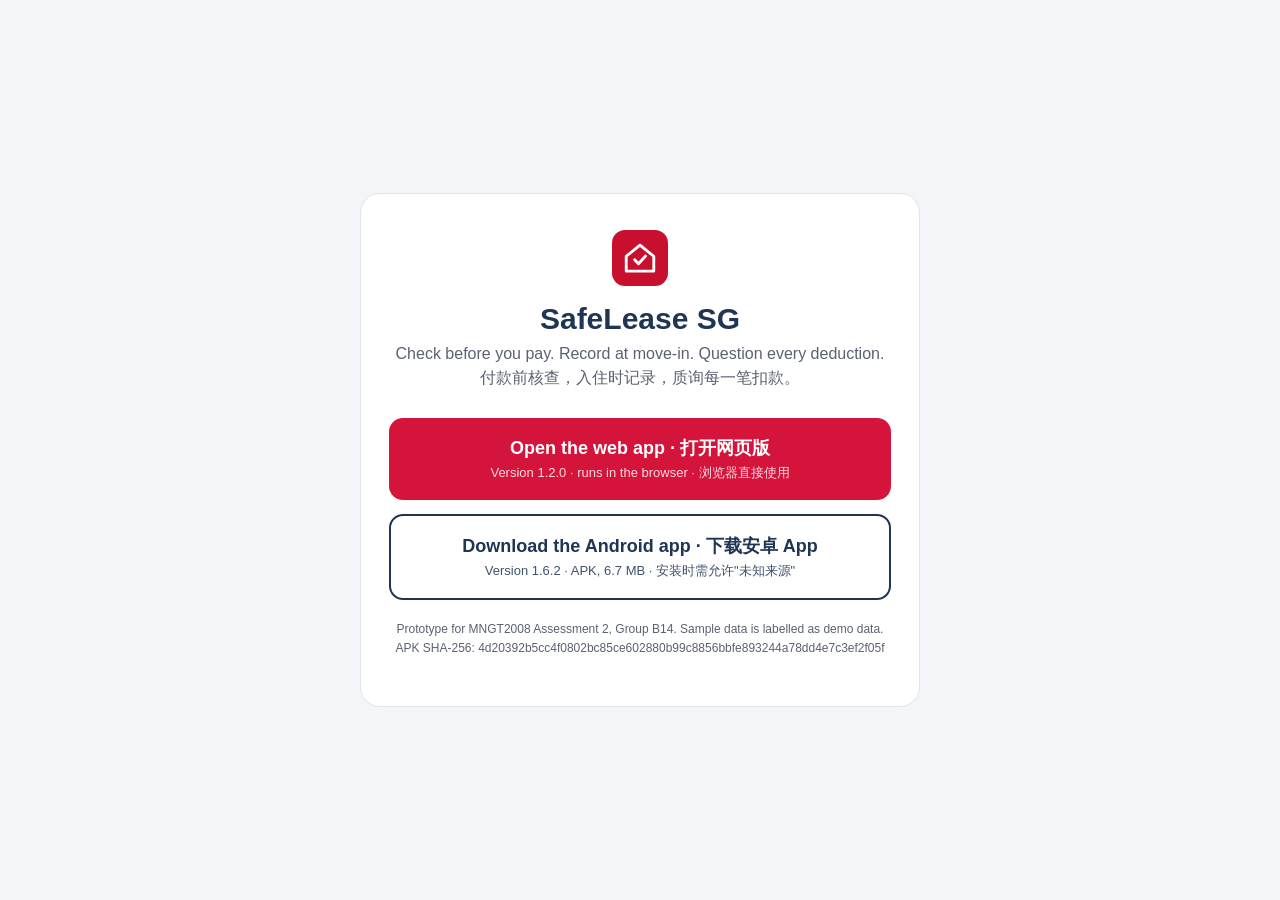
==== index.html @ de324208 "Add landing page with web app 1.2.0 and Android 1.6.2 download" ====
<!doctype html>
<html lang="en">
<head>
<meta charset="utf-8">
<meta name="viewport" content="width=device-width, initial-scale=1">
<title>SafeLease SG</title>
<link rel="icon" href="icon.svg">
<style>
:root{--red:#D4143A;--red-d:#B00C27;--ink:#1C2230;--muted:#5A6170;--line:#E1E4EA;--bg:#F3F5F8;--navy:#1F3554}
*{box-sizing:border-box}body{margin:0;font-family:Inter,Arial,Helvetica,sans-serif;background:var(--bg);color:var(--ink);min-height:100vh;display:flex;align-items:center;justify-content:center;padding:24px 16px}
main{width:100%;max-width:560px;background:#fff;border:1px solid var(--line);border-radius:20px;padding:36px 28px;text-align:center}
img{width:56px;height:56px}h1{margin:12px 0 6px;font-size:30px;color:var(--navy)}
.tag{margin:0 0 28px;color:var(--muted);line-height:1.5}
a.btn{display:block;text-decoration:none;border-radius:14px;padding:18px 20px;margin:0 0 14px;font-weight:700;font-size:18px}
a.web{background:var(--red);color:#fff}a.web:hover{background:var(--red-d)}
a.app{background:#fff;color:var(--navy);border:2px solid var(--navy)}a.app:hover{background:#EAEFF5}
a.btn span{display:block;font-weight:400;font-size:13px;margin-top:4px;opacity:.85}
.note{font-size:12px;color:var(--muted);line-height:1.6;margin-top:20px;word-break:break-all}
</style>
</head>
<body>
<main>
<img src="icon.svg" alt="">
<h1>SafeLease SG</h1>
<p class="tag">Check before you pay. Record at move-in. Question every deduction.<br>付款前核查，入住时记录，质询每一笔扣款。</p>
<a class="btn web" href="web/">Open the web app · 打开网页版<span>Version 1.2.0 · runs in the browser · 浏览器直接使用</span></a>
<a class="btn app" href="app/SafeLease-SG-1.6.2.apk" download>Download the Android app · 下载安卓 App<span>Version 1.6.2 · APK, 6.7 MB · 安装时需允许"未知来源"</span></a>
<p class="note">Prototype for MNGT2008 Assessment 2, Group B14. Sample data is labelled as demo data.<br>APK SHA-256: 4d20392b5cc4f0802bc85ce602880b99c8856bbfe893244a78dd4e7c3ef2f05f</p>
</main>
</body>
</html>
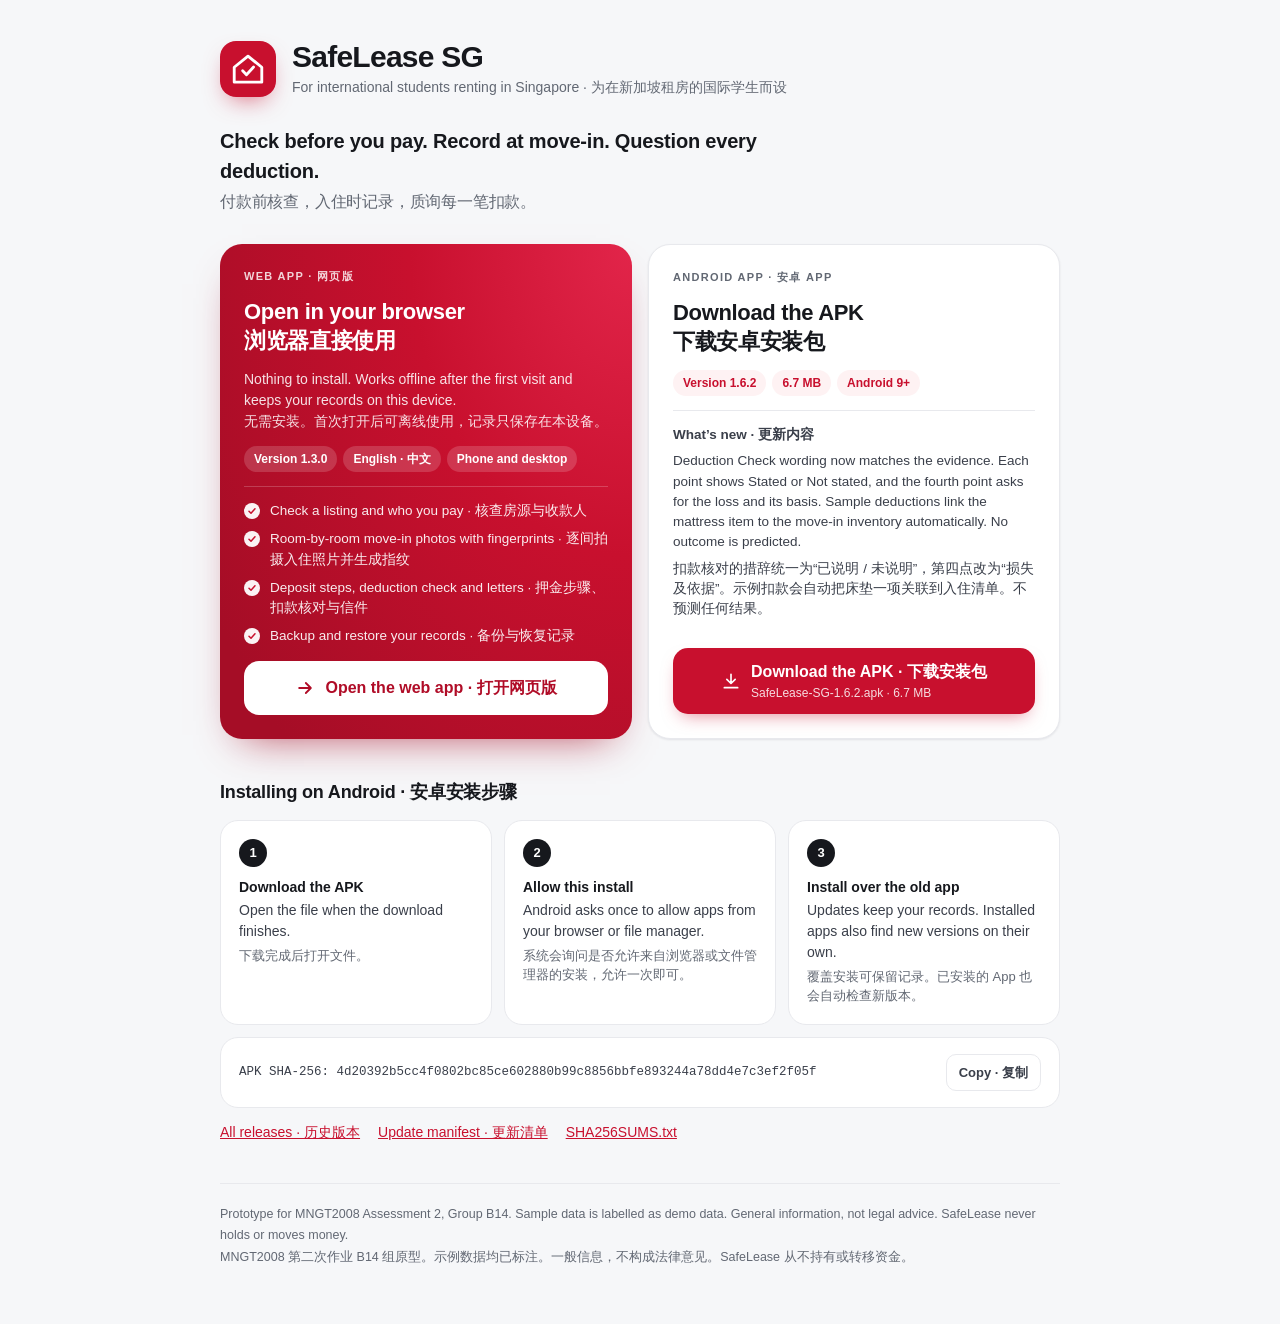
==== commit d1d9b110: "Finish 1.6.2 release packaging and ship web app 1.3.0 Packaging - Add tools/verify_release.py, which" ====
--- a/index.html
+++ b/index.html
@@ -2,30 +2,132 @@
 <html lang="en">
 <head>
 <meta charset="utf-8">
-<meta name="viewport" content="width=device-width, initial-scale=1">
-<title>SafeLease SG</title>
+<meta name="viewport" content="width=device-width, initial-scale=1, viewport-fit=cover">
+<meta name="theme-color" content="#C8102E">
+<meta name="description" content="SafeLease SG helps international students in Singapore check a listing before paying, record the room at move-in and question every deposit deduction.">
+<title>SafeLease SG · Download</title>
 <link rel="icon" href="icon.svg">
 <style>
-:root{--red:#D4143A;--red-d:#B00C27;--ink:#1C2230;--muted:#5A6170;--line:#E1E4EA;--bg:#F3F5F8;--navy:#1F3554}
-*{box-sizing:border-box}body{margin:0;font-family:Inter,Arial,Helvetica,sans-serif;background:var(--bg);color:var(--ink);min-height:100vh;display:flex;align-items:center;justify-content:center;padding:24px 16px}
-main{width:100%;max-width:560px;background:#fff;border:1px solid var(--line);border-radius:20px;padding:36px 28px;text-align:center}
-img{width:56px;height:56px}h1{margin:12px 0 6px;font-size:30px;color:var(--navy)}
-.tag{margin:0 0 28px;color:var(--muted);line-height:1.5}
-a.btn{display:block;text-decoration:none;border-radius:14px;padding:18px 20px;margin:0 0 14px;font-weight:700;font-size:18px}
-a.web{background:var(--red);color:#fff}a.web:hover{background:var(--red-d)}
-a.app{background:#fff;color:var(--navy);border:2px solid var(--navy)}a.app:hover{background:#EAEFF5}
-a.btn span{display:block;font-weight:400;font-size:13px;margin-top:4px;opacity:.85}
-.note{font-size:12px;color:var(--muted);line-height:1.6;margin-top:20px;word-break:break-all}
+:root{--red:#C8102E;--red-d:#A50D26;--tint:#FEF2F3;--pink:#FBDDE1;--ink:#16181D;--ink2:#3A3F4A;--muted:#626873;--line:#E8E9ED;--bg:#F6F7F9;--surface:#fff;--ok:#167A3E;--okbg:#E9F6EE;color-scheme:light dark}
+@media (prefers-color-scheme:dark){:root{--red:#E5304B;--red-d:#C8102E;--tint:rgba(229,48,75,.14);--pink:#4A202B;--ink:#F2F2F4;--ink2:#D6D8DD;--muted:#B4B8C0;--line:#2E3037;--bg:#0E0F11;--surface:#17181C;--ok:#5BD18B;--okbg:rgba(34,197,94,.14)}}
+*{box-sizing:border-box}
+html{-webkit-text-size-adjust:100%}
+body{margin:0;font-family:Inter,-apple-system,BlinkMacSystemFont,"Segoe UI",Roboto,"PingFang SC","Microsoft YaHei",sans-serif;background:var(--bg);color:var(--ink);-webkit-font-smoothing:antialiased;line-height:1.5}
+a{color:var(--red)}
+:focus-visible{outline:3px solid var(--red);outline-offset:3px}
+.wrap{max-width:880px;margin:0 auto;padding:40px 20px 56px}
+header{display:flex;align-items:center;gap:16px}
+header img{width:56px;height:56px;border-radius:16px;box-shadow:0 10px 24px -10px rgba(200,16,46,.7)}
+header h1{margin:0;font-size:30px;letter-spacing:-.025em;line-height:1.15}
+header p{margin:2px 0 0;color:var(--muted);font-size:14px}
+.tagline{margin:28px 0 30px;font-size:20px;line-height:1.5;letter-spacing:-.01em;font-weight:650;max-width:640px}
+.tagline span{display:block;font-size:16px;font-weight:500;color:var(--muted);margin-top:4px}
+.grid{display:grid;grid-template-columns:1fr 1fr;gap:16px}
+.card{background:var(--surface);border:1px solid var(--line);border-radius:22px;padding:24px;display:flex;flex-direction:column;gap:14px;box-shadow:0 1px 2px rgba(16,24,40,.04),0 1px 3px rgba(16,24,40,.05)}
+.card.feature{background:radial-gradient(120% 140% at 100% 0%,#E2254A 0%,var(--red) 45%,#A50D26 100%);color:#fff;border:0;box-shadow:0 18px 40px -22px rgba(165,13,38,.8)}
+.eyebrow{font-size:11px;letter-spacing:.12em;font-weight:700;text-transform:uppercase;color:var(--muted)}
+.feature .eyebrow{color:rgba(255,255,255,.82)}
+.card h2{margin:0;font-size:22px;letter-spacing:-.015em;line-height:1.3}
+.card p{margin:0;font-size:14px;color:var(--muted)}
+.feature p{color:rgba(255,255,255,.88)}
+.meta{display:flex;flex-wrap:wrap;gap:6px}
+.chip{font-size:12px;font-weight:650;border-radius:20px;padding:4px 10px;background:var(--tint);color:var(--red)}
+.feature .chip{background:rgba(255,255,255,.16);color:#fff}
+.btn{display:flex;align-items:center;justify-content:center;gap:10px;min-height:54px;border-radius:15px;padding:12px 18px;font-weight:700;font-size:16px;text-decoration:none;margin-top:auto;transition:background-color .18s,transform .09s}
+.btn:active{transform:scale(.98)}
+.btn svg{width:20px;height:20px;flex:none}
+.btn.light{background:#fff;color:#B00C27}
+.btn.light:hover{background:#FFF0F2}
+.btn.red{background:var(--red);color:#fff;box-shadow:0 8px 18px -8px rgba(200,16,46,.55)}
+.btn.red:hover{background:var(--red-d)}
+.btn span{display:block;font-weight:500;font-size:12px;opacity:.85}
+.ticks{list-style:none;margin:0;padding:14px 0 0;border-top:1px solid rgba(255,255,255,.2);display:flex;flex-direction:column;gap:8px;font-size:13.5px;color:rgba(255,255,255,.92)}
+.ticks li{display:flex;gap:10px;align-items:flex-start}
+.ticks li:before{content:"";flex:none;width:16px;height:16px;margin-top:2px;border-radius:50%;background:rgba(255,255,255,.95) url("data:image/svg+xml,%3Csvg xmlns='http://www.w3.org/2000/svg' viewBox='0 0 24 24'%3E%3Cpath d='M6 12.5l4 4 8-9' fill='none' stroke='%23C8102E' stroke-width='3' stroke-linecap='round' stroke-linejoin='round'/%3E%3C/svg%3E") center/12px no-repeat}
+.notes{border-top:1px solid var(--line);padding-top:14px;font-size:13.5px;color:var(--ink2)}
+.notes p{color:var(--ink2);font-size:13.5px;margin-top:6px}
+h3{margin:40px 0 14px;font-size:18px;letter-spacing:-.01em}
+ol.steps{list-style:none;margin:0;padding:0;display:grid;grid-template-columns:repeat(3,1fr);gap:12px;counter-reset:s}
+ol.steps li{background:var(--surface);border:1px solid var(--line);border-radius:18px;padding:18px;font-size:14px;color:var(--ink2);counter-increment:s}
+ol.steps li:before{content:counter(s);display:grid;place-items:center;width:28px;height:28px;border-radius:50%;background:var(--ink);color:var(--surface);font-size:13px;font-weight:750;margin-bottom:10px}
+ol.steps strong{display:block;color:var(--ink);margin-bottom:2px}
+ol.steps span{display:block;color:var(--muted);font-size:13px;margin-top:4px}
+.verify{margin-top:12px;background:var(--surface);border:1px solid var(--line);border-radius:18px;padding:16px 18px;display:flex;gap:12px;align-items:center;flex-wrap:wrap}
+.verify code{font:12.5px ui-monospace,SFMono-Regular,Menlo,monospace;color:var(--ink2);overflow-wrap:anywhere;flex:1;min-width:220px}
+.verify button{border:1px solid var(--line);background:var(--surface);color:var(--ink2);border-radius:10px;padding:8px 12px;font:inherit;font-size:13px;font-weight:650;cursor:pointer}
+.verify button:hover{border-color:var(--red);color:var(--red)}
+.links{display:flex;flex-wrap:wrap;gap:8px 18px;margin-top:14px;font-size:14px}
+footer{margin-top:40px;padding-top:20px;border-top:1px solid var(--line);font-size:12.5px;color:var(--muted);line-height:1.7}
+@media (max-width:720px){.grid,ol.steps{grid-template-columns:1fr}.wrap{padding:28px 16px 44px}.tagline{font-size:18px;margin:22px 0 24px}header h1{font-size:26px}}
+@media (prefers-reduced-motion:reduce){*{transition:none!important}}
 </style>
 </head>
 <body>
-<main>
-<img src="icon.svg" alt="">
-<h1>SafeLease SG</h1>
-<p class="tag">Check before you pay. Record at move-in. Question every deduction.<br>付款前核查，入住时记录，质询每一笔扣款。</p>
-<a class="btn web" href="web/">Open the web app · 打开网页版<span>Version 1.2.0 · runs in the browser · 浏览器直接使用</span></a>
-<a class="btn app" href="app/SafeLease-SG-1.6.2.apk" download>Download the Android app · 下载安卓 App<span>Version 1.6.2 · APK, 6.7 MB · 安装时需允许"未知来源"</span></a>
-<p class="note">Prototype for MNGT2008 Assessment 2, Group B14. Sample data is labelled as demo data.<br>APK SHA-256: 4d20392b5cc4f0802bc85ce602880b99c8856bbfe893244a78dd4e7c3ef2f05f</p>
-</main>
+<div class="wrap">
+<header>
+  <img src="icon.svg" alt="">
+  <div><h1>SafeLease SG</h1><p>For international students renting in Singapore · 为在新加坡租房的国际学生而设</p></div>
+</header>
+
+<p class="tagline">Check before you pay. Record at move-in. Question every deduction.<span>付款前核查，入住时记录，质询每一笔扣款。</span></p>
+
+<div class="grid">
+  <section class="card feature" aria-labelledby="web-title">
+    <span class="eyebrow">Web app · 网页版</span>
+    <h2 id="web-title">Open in your browser<br>浏览器直接使用</h2>
+    <p>Nothing to install. Works offline after the first visit and keeps your records on this device.<br>无需安装。首次打开后可离线使用，记录只保存在本设备。</p>
+    <div class="meta"><span class="chip">Version 1.3.0</span><span class="chip">English · 中文</span><span class="chip">Phone and desktop</span></div>
+    <ul class="ticks">
+      <li>Check a listing and who you pay · 核查房源与收款人</li>
+      <li>Room-by-room move-in photos with fingerprints · 逐间拍摄入住照片并生成指纹</li>
+      <li>Deposit steps, deduction check and letters · 押金步骤、扣款核对与信件</li>
+      <li>Backup and restore your records · 备份与恢复记录</li>
+    </ul>
+    <a class="btn light" href="web/"><svg viewBox="0 0 24 24" aria-hidden="true"><path d="M5 12h13M13 6l6 6-6 6" fill="none" stroke="currentColor" stroke-width="2.2" stroke-linecap="round" stroke-linejoin="round"/></svg>Open the web app · 打开网页版</a>
+  </section>
+
+  <section class="card" aria-labelledby="apk-title">
+    <span class="eyebrow">Android app · 安卓 App</span>
+    <h2 id="apk-title">Download the APK<br>下载安卓安装包</h2>
+    <div class="meta"><span class="chip">Version 1.6.2</span><span class="chip">6.7 MB</span><span class="chip">Android 9+</span></div>
+    <div class="notes">
+      <strong>What’s new · 更新内容</strong>
+      <p>Deduction Check wording now matches the evidence. Each point shows Stated or Not stated, and the fourth point asks for the loss and its basis. Sample deductions link the mattress item to the move-in inventory automatically. No outcome is predicted.</p>
+      <p>扣款核对的措辞统一为“已说明 / 未说明”，第四点改为“损失及依据”。示例扣款会自动把床垫一项关联到入住清单。不预测任何结果。</p>
+    </div>
+    <a class="btn red" href="app/SafeLease-SG-1.6.2.apk" download><svg viewBox="0 0 24 24" aria-hidden="true"><path d="M12 4v11M7 10l5 5 5-5M4 20h16" fill="none" stroke="currentColor" stroke-width="2" stroke-linecap="round" stroke-linejoin="round"/></svg><div>Download the APK · 下载安装包<span>SafeLease-SG-1.6.2.apk · 6.7 MB</span></div></a>
+  </section>
+</div>
+
+<h3>Installing on Android · 安卓安装步骤</h3>
+<ol class="steps">
+  <li><strong>Download the APK</strong>Open the file when the download finishes.<span>下载完成后打开文件。</span></li>
+  <li><strong>Allow this install</strong>Android asks once to allow apps from your browser or file manager.<span>系统会询问是否允许来自浏览器或文件管理器的安装，允许一次即可。</span></li>
+  <li><strong>Install over the old app</strong>Updates keep your records. Installed apps also find new versions on their own.<span>覆盖安装可保留记录。已安装的 App 也会自动检查新版本。</span></li>
+</ol>
+
+<div class="verify">
+  <code id="sha">APK SHA-256: 4d20392b5cc4f0802bc85ce602880b99c8856bbfe893244a78dd4e7c3ef2f05f</code>
+  <button type="button" id="copy-sha">Copy · 复制</button>
+</div>
+<div class="links">
+  <a href="https://github.com/Quietime/safelease-releases/releases">All releases · 历史版本</a>
+  <a href="app/update.json">Update manifest · 更新清单</a>
+  <a href="app/SHA256SUMS.txt">SHA256SUMS.txt</a>
+</div>
+
+<footer>
+  Prototype for MNGT2008 Assessment 2, Group B14. Sample data is labelled as demo data. General information, not legal advice. SafeLease never holds or moves money.<br>
+  MNGT2008 第二次作业 B14 组原型。示例数据均已标注。一般信息，不构成法律意见。SafeLease 从不持有或转移资金。
+</footer>
+</div>
+<script>
+document.getElementById('copy-sha').addEventListener('click', async e => {
+  const text = '4d20392b5cc4f0802bc85ce602880b99c8856bbfe893244a78dd4e7c3ef2f05f';
+  try { await navigator.clipboard.writeText(text); e.target.textContent = 'Copied · 已复制'; }
+  catch { const r = document.createRange(); r.selectNodeContents(document.getElementById('sha')); getSelection().removeAllRanges(); getSelection().addRange(r); }
+  setTimeout(() => { e.target.textContent = 'Copy · 复制'; }, 2000);
+});
+</script>
 </body>
 </html>
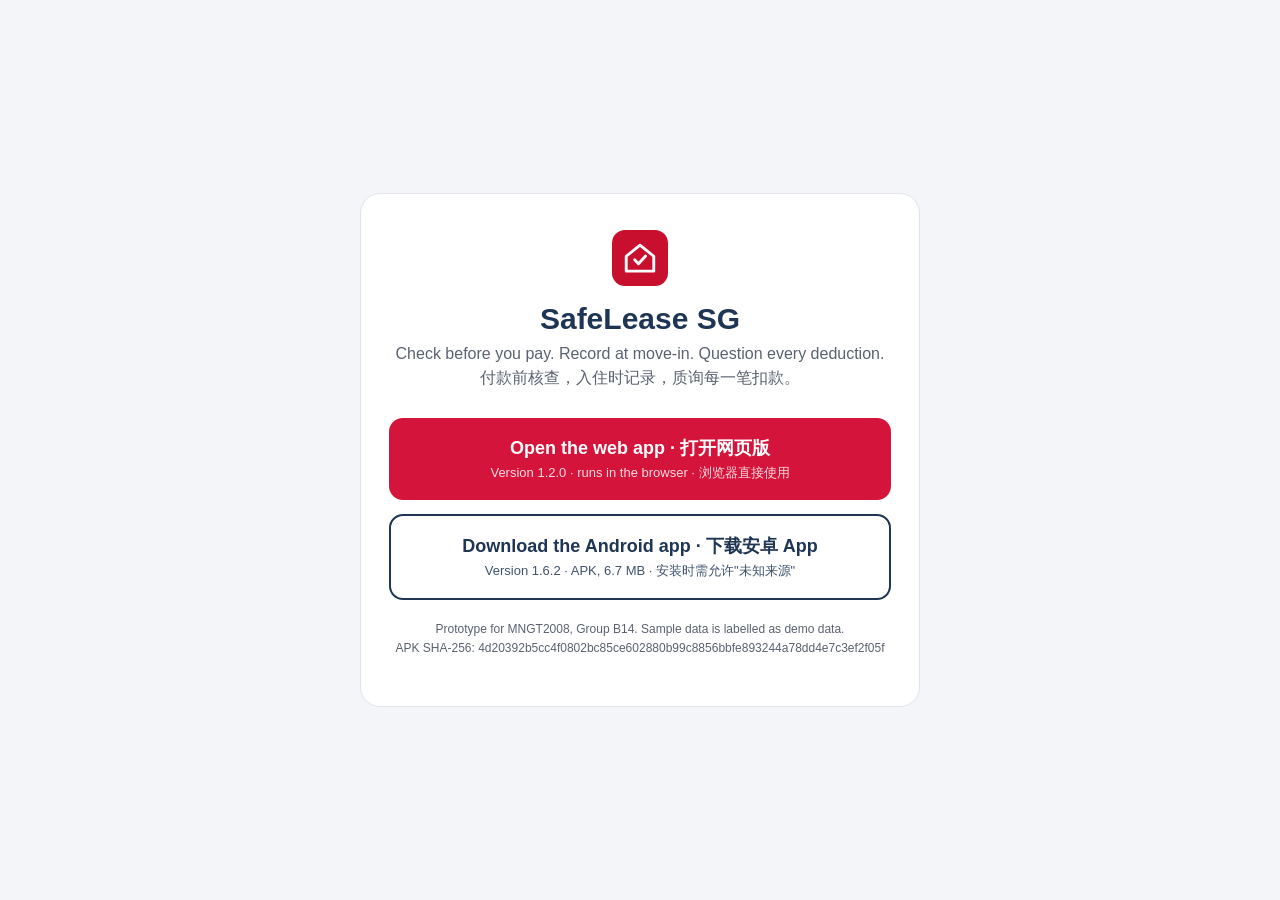
==== commit 9fac968c: "Clarify CEA guided-check wording; shorten landing note - index.html: drop "Assessment 2" from the pr" ====
--- a/index.html
+++ b/index.html
@@ -2,132 +2,30 @@
 <html lang="en">
 <head>
 <meta charset="utf-8">
-<meta name="viewport" content="width=device-width, initial-scale=1, viewport-fit=cover">
-<meta name="theme-color" content="#C8102E">
-<meta name="description" content="SafeLease SG helps international students in Singapore check a listing before paying, record the room at move-in and question every deposit deduction.">
-<title>SafeLease SG · Download</title>
+<meta name="viewport" content="width=device-width, initial-scale=1">
+<title>SafeLease SG</title>
 <link rel="icon" href="icon.svg">
 <style>
-:root{--red:#C8102E;--red-d:#A50D26;--tint:#FEF2F3;--pink:#FBDDE1;--ink:#16181D;--ink2:#3A3F4A;--muted:#626873;--line:#E8E9ED;--bg:#F6F7F9;--surface:#fff;--ok:#167A3E;--okbg:#E9F6EE;color-scheme:light dark}
-@media (prefers-color-scheme:dark){:root{--red:#E5304B;--red-d:#C8102E;--tint:rgba(229,48,75,.14);--pink:#4A202B;--ink:#F2F2F4;--ink2:#D6D8DD;--muted:#B4B8C0;--line:#2E3037;--bg:#0E0F11;--surface:#17181C;--ok:#5BD18B;--okbg:rgba(34,197,94,.14)}}
-*{box-sizing:border-box}
-html{-webkit-text-size-adjust:100%}
-body{margin:0;font-family:Inter,-apple-system,BlinkMacSystemFont,"Segoe UI",Roboto,"PingFang SC","Microsoft YaHei",sans-serif;background:var(--bg);color:var(--ink);-webkit-font-smoothing:antialiased;line-height:1.5}
-a{color:var(--red)}
-:focus-visible{outline:3px solid var(--red);outline-offset:3px}
-.wrap{max-width:880px;margin:0 auto;padding:40px 20px 56px}
-header{display:flex;align-items:center;gap:16px}
-header img{width:56px;height:56px;border-radius:16px;box-shadow:0 10px 24px -10px rgba(200,16,46,.7)}
-header h1{margin:0;font-size:30px;letter-spacing:-.025em;line-height:1.15}
-header p{margin:2px 0 0;color:var(--muted);font-size:14px}
-.tagline{margin:28px 0 30px;font-size:20px;line-height:1.5;letter-spacing:-.01em;font-weight:650;max-width:640px}
-.tagline span{display:block;font-size:16px;font-weight:500;color:var(--muted);margin-top:4px}
-.grid{display:grid;grid-template-columns:1fr 1fr;gap:16px}
-.card{background:var(--surface);border:1px solid var(--line);border-radius:22px;padding:24px;display:flex;flex-direction:column;gap:14px;box-shadow:0 1px 2px rgba(16,24,40,.04),0 1px 3px rgba(16,24,40,.05)}
-.card.feature{background:radial-gradient(120% 140% at 100% 0%,#E2254A 0%,var(--red) 45%,#A50D26 100%);color:#fff;border:0;box-shadow:0 18px 40px -22px rgba(165,13,38,.8)}
-.eyebrow{font-size:11px;letter-spacing:.12em;font-weight:700;text-transform:uppercase;color:var(--muted)}
-.feature .eyebrow{color:rgba(255,255,255,.82)}
-.card h2{margin:0;font-size:22px;letter-spacing:-.015em;line-height:1.3}
-.card p{margin:0;font-size:14px;color:var(--muted)}
-.feature p{color:rgba(255,255,255,.88)}
-.meta{display:flex;flex-wrap:wrap;gap:6px}
-.chip{font-size:12px;font-weight:650;border-radius:20px;padding:4px 10px;background:var(--tint);color:var(--red)}
-.feature .chip{background:rgba(255,255,255,.16);color:#fff}
-.btn{display:flex;align-items:center;justify-content:center;gap:10px;min-height:54px;border-radius:15px;padding:12px 18px;font-weight:700;font-size:16px;text-decoration:none;margin-top:auto;transition:background-color .18s,transform .09s}
-.btn:active{transform:scale(.98)}
-.btn svg{width:20px;height:20px;flex:none}
-.btn.light{background:#fff;color:#B00C27}
-.btn.light:hover{background:#FFF0F2}
-.btn.red{background:var(--red);color:#fff;box-shadow:0 8px 18px -8px rgba(200,16,46,.55)}
-.btn.red:hover{background:var(--red-d)}
-.btn span{display:block;font-weight:500;font-size:12px;opacity:.85}
-.ticks{list-style:none;margin:0;padding:14px 0 0;border-top:1px solid rgba(255,255,255,.2);display:flex;flex-direction:column;gap:8px;font-size:13.5px;color:rgba(255,255,255,.92)}
-.ticks li{display:flex;gap:10px;align-items:flex-start}
-.ticks li:before{content:"";flex:none;width:16px;height:16px;margin-top:2px;border-radius:50%;background:rgba(255,255,255,.95) url("data:image/svg+xml,%3Csvg xmlns='http://www.w3.org/2000/svg' viewBox='0 0 24 24'%3E%3Cpath d='M6 12.5l4 4 8-9' fill='none' stroke='%23C8102E' stroke-width='3' stroke-linecap='round' stroke-linejoin='round'/%3E%3C/svg%3E") center/12px no-repeat}
-.notes{border-top:1px solid var(--line);padding-top:14px;font-size:13.5px;color:var(--ink2)}
-.notes p{color:var(--ink2);font-size:13.5px;margin-top:6px}
-h3{margin:40px 0 14px;font-size:18px;letter-spacing:-.01em}
-ol.steps{list-style:none;margin:0;padding:0;display:grid;grid-template-columns:repeat(3,1fr);gap:12px;counter-reset:s}
-ol.steps li{background:var(--surface);border:1px solid var(--line);border-radius:18px;padding:18px;font-size:14px;color:var(--ink2);counter-increment:s}
-ol.steps li:before{content:counter(s);display:grid;place-items:center;width:28px;height:28px;border-radius:50%;background:var(--ink);color:var(--surface);font-size:13px;font-weight:750;margin-bottom:10px}
-ol.steps strong{display:block;color:var(--ink);margin-bottom:2px}
-ol.steps span{display:block;color:var(--muted);font-size:13px;margin-top:4px}
-.verify{margin-top:12px;background:var(--surface);border:1px solid var(--line);border-radius:18px;padding:16px 18px;display:flex;gap:12px;align-items:center;flex-wrap:wrap}
-.verify code{font:12.5px ui-monospace,SFMono-Regular,Menlo,monospace;color:var(--ink2);overflow-wrap:anywhere;flex:1;min-width:220px}
-.verify button{border:1px solid var(--line);background:var(--surface);color:var(--ink2);border-radius:10px;padding:8px 12px;font:inherit;font-size:13px;font-weight:650;cursor:pointer}
-.verify button:hover{border-color:var(--red);color:var(--red)}
-.links{display:flex;flex-wrap:wrap;gap:8px 18px;margin-top:14px;font-size:14px}
-footer{margin-top:40px;padding-top:20px;border-top:1px solid var(--line);font-size:12.5px;color:var(--muted);line-height:1.7}
-@media (max-width:720px){.grid,ol.steps{grid-template-columns:1fr}.wrap{padding:28px 16px 44px}.tagline{font-size:18px;margin:22px 0 24px}header h1{font-size:26px}}
-@media (prefers-reduced-motion:reduce){*{transition:none!important}}
+:root{--red:#D4143A;--red-d:#B00C27;--ink:#1C2230;--muted:#5A6170;--line:#E1E4EA;--bg:#F3F5F8;--navy:#1F3554}
+*{box-sizing:border-box}body{margin:0;font-family:Inter,Arial,Helvetica,sans-serif;background:var(--bg);color:var(--ink);min-height:100vh;display:flex;align-items:center;justify-content:center;padding:24px 16px}
+main{width:100%;max-width:560px;background:#fff;border:1px solid var(--line);border-radius:20px;padding:36px 28px;text-align:center}
+img{width:56px;height:56px}h1{margin:12px 0 6px;font-size:30px;color:var(--navy)}
+.tag{margin:0 0 28px;color:var(--muted);line-height:1.5}
+a.btn{display:block;text-decoration:none;border-radius:14px;padding:18px 20px;margin:0 0 14px;font-weight:700;font-size:18px}
+a.web{background:var(--red);color:#fff}a.web:hover{background:var(--red-d)}
+a.app{background:#fff;color:var(--navy);border:2px solid var(--navy)}a.app:hover{background:#EAEFF5}
+a.btn span{display:block;font-weight:400;font-size:13px;margin-top:4px;opacity:.85}
+.note{font-size:12px;color:var(--muted);line-height:1.6;margin-top:20px;word-break:break-all}
 </style>
 </head>
 <body>
-<div class="wrap">
-<header>
-  <img src="icon.svg" alt="">
-  <div><h1>SafeLease SG</h1><p>For international students renting in Singapore · 为在新加坡租房的国际学生而设</p></div>
-</header>
-
-<p class="tagline">Check before you pay. Record at move-in. Question every deduction.<span>付款前核查，入住时记录，质询每一笔扣款。</span></p>
-
-<div class="grid">
-  <section class="card feature" aria-labelledby="web-title">
-    <span class="eyebrow">Web app · 网页版</span>
-    <h2 id="web-title">Open in your browser<br>浏览器直接使用</h2>
-    <p>Nothing to install. Works offline after the first visit and keeps your records on this device.<br>无需安装。首次打开后可离线使用，记录只保存在本设备。</p>
-    <div class="meta"><span class="chip">Version 1.3.0</span><span class="chip">English · 中文</span><span class="chip">Phone and desktop</span></div>
-    <ul class="ticks">
-      <li>Check a listing and who you pay · 核查房源与收款人</li>
-      <li>Room-by-room move-in photos with fingerprints · 逐间拍摄入住照片并生成指纹</li>
-      <li>Deposit steps, deduction check and letters · 押金步骤、扣款核对与信件</li>
-      <li>Backup and restore your records · 备份与恢复记录</li>
-    </ul>
-    <a class="btn light" href="web/"><svg viewBox="0 0 24 24" aria-hidden="true"><path d="M5 12h13M13 6l6 6-6 6" fill="none" stroke="currentColor" stroke-width="2.2" stroke-linecap="round" stroke-linejoin="round"/></svg>Open the web app · 打开网页版</a>
-  </section>
-
-  <section class="card" aria-labelledby="apk-title">
-    <span class="eyebrow">Android app · 安卓 App</span>
-    <h2 id="apk-title">Download the APK<br>下载安卓安装包</h2>
-    <div class="meta"><span class="chip">Version 1.6.2</span><span class="chip">6.7 MB</span><span class="chip">Android 9+</span></div>
-    <div class="notes">
-      <strong>What’s new · 更新内容</strong>
-      <p>Deduction Check wording now matches the evidence. Each point shows Stated or Not stated, and the fourth point asks for the loss and its basis. Sample deductions link the mattress item to the move-in inventory automatically. No outcome is predicted.</p>
-      <p>扣款核对的措辞统一为“已说明 / 未说明”，第四点改为“损失及依据”。示例扣款会自动把床垫一项关联到入住清单。不预测任何结果。</p>
-    </div>
-    <a class="btn red" href="app/SafeLease-SG-1.6.2.apk" download><svg viewBox="0 0 24 24" aria-hidden="true"><path d="M12 4v11M7 10l5 5 5-5M4 20h16" fill="none" stroke="currentColor" stroke-width="2" stroke-linecap="round" stroke-linejoin="round"/></svg><div>Download the APK · 下载安装包<span>SafeLease-SG-1.6.2.apk · 6.7 MB</span></div></a>
-  </section>
-</div>
-
-<h3>Installing on Android · 安卓安装步骤</h3>
-<ol class="steps">
-  <li><strong>Download the APK</strong>Open the file when the download finishes.<span>下载完成后打开文件。</span></li>
-  <li><strong>Allow this install</strong>Android asks once to allow apps from your browser or file manager.<span>系统会询问是否允许来自浏览器或文件管理器的安装，允许一次即可。</span></li>
-  <li><strong>Install over the old app</strong>Updates keep your records. Installed apps also find new versions on their own.<span>覆盖安装可保留记录。已安装的 App 也会自动检查新版本。</span></li>
-</ol>
-
-<div class="verify">
-  <code id="sha">APK SHA-256: 4d20392b5cc4f0802bc85ce602880b99c8856bbfe893244a78dd4e7c3ef2f05f</code>
-  <button type="button" id="copy-sha">Copy · 复制</button>
-</div>
-<div class="links">
-  <a href="https://github.com/Quietime/safelease-releases/releases">All releases · 历史版本</a>
-  <a href="app/update.json">Update manifest · 更新清单</a>
-  <a href="app/SHA256SUMS.txt">SHA256SUMS.txt</a>
-</div>
-
-<footer>
-  Prototype for MNGT2008 Assessment 2, Group B14. Sample data is labelled as demo data. General information, not legal advice. SafeLease never holds or moves money.<br>
-  MNGT2008 第二次作业 B14 组原型。示例数据均已标注。一般信息，不构成法律意见。SafeLease 从不持有或转移资金。
-</footer>
-</div>
-<script>
-document.getElementById('copy-sha').addEventListener('click', async e => {
-  const text = '4d20392b5cc4f0802bc85ce602880b99c8856bbfe893244a78dd4e7c3ef2f05f';
-  try { await navigator.clipboard.writeText(text); e.target.textContent = 'Copied · 已复制'; }
-  catch { const r = document.createRange(); r.selectNodeContents(document.getElementById('sha')); getSelection().removeAllRanges(); getSelection().addRange(r); }
-  setTimeout(() => { e.target.textContent = 'Copy · 复制'; }, 2000);
-});
-</script>
+<main>
+<img src="icon.svg" alt="">
+<h1>SafeLease SG</h1>
+<p class="tag">Check before you pay. Record at move-in. Question every deduction.<br>付款前核查，入住时记录，质询每一笔扣款。</p>
+<a class="btn web" href="web/">Open the web app · 打开网页版<span>Version 1.2.0 · runs in the browser · 浏览器直接使用</span></a>
+<a class="btn app" href="app/SafeLease-SG-1.6.2.apk" download>Download the Android app · 下载安卓 App<span>Version 1.6.2 · APK, 6.7 MB · 安装时需允许"未知来源"</span></a>
+<p class="note">Prototype for MNGT2008, Group B14. Sample data is labelled as demo data.<br>APK SHA-256: 4d20392b5cc4f0802bc85ce602880b99c8856bbfe893244a78dd4e7c3ef2f05f</p>
+</main>
 </body>
 </html>
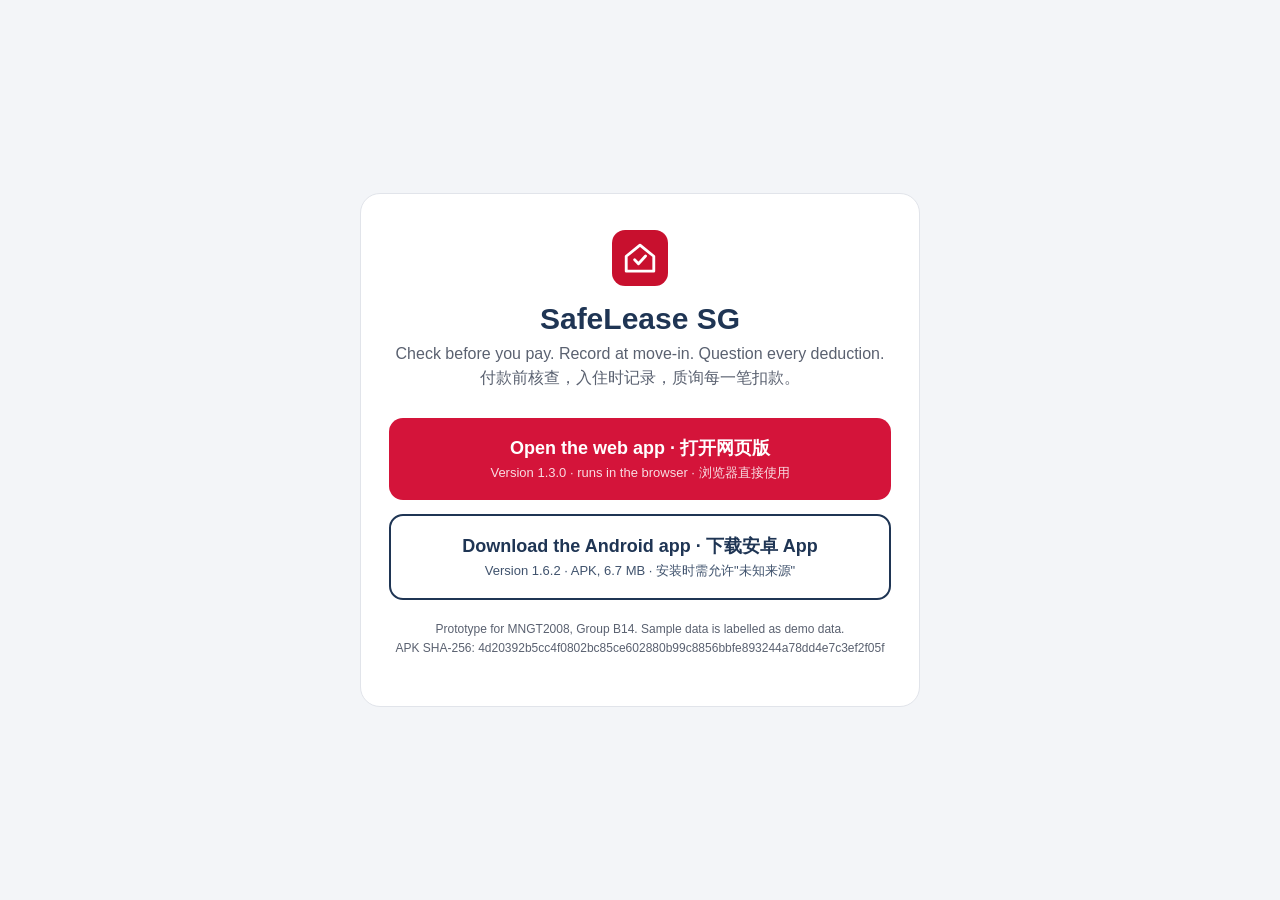
==== commit 19bcb411: "Web 1.3.0: group the home page; good-faith deposit reminder - Home: "Protect your deposit" card (Agr" ====
--- a/index.html
+++ b/index.html
@@ -23,7 +23,7 @@
 <img src="icon.svg" alt="">
 <h1>SafeLease SG</h1>
 <p class="tag">Check before you pay. Record at move-in. Question every deduction.<br>付款前核查，入住时记录，质询每一笔扣款。</p>
-<a class="btn web" href="web/">Open the web app · 打开网页版<span>Version 1.2.0 · runs in the browser · 浏览器直接使用</span></a>
+<a class="btn web" href="web/">Open the web app · 打开网页版<span>Version 1.3.0 · runs in the browser · 浏览器直接使用</span></a>
 <a class="btn app" href="app/SafeLease-SG-1.6.2.apk" download>Download the Android app · 下载安卓 App<span>Version 1.6.2 · APK, 6.7 MB · 安装时需允许"未知来源"</span></a>
 <p class="note">Prototype for MNGT2008, Group B14. Sample data is labelled as demo data.<br>APK SHA-256: 4d20392b5cc4f0802bc85ce602880b99c8856bbfe893244a78dd4e7c3ef2f05f</p>
 </main>
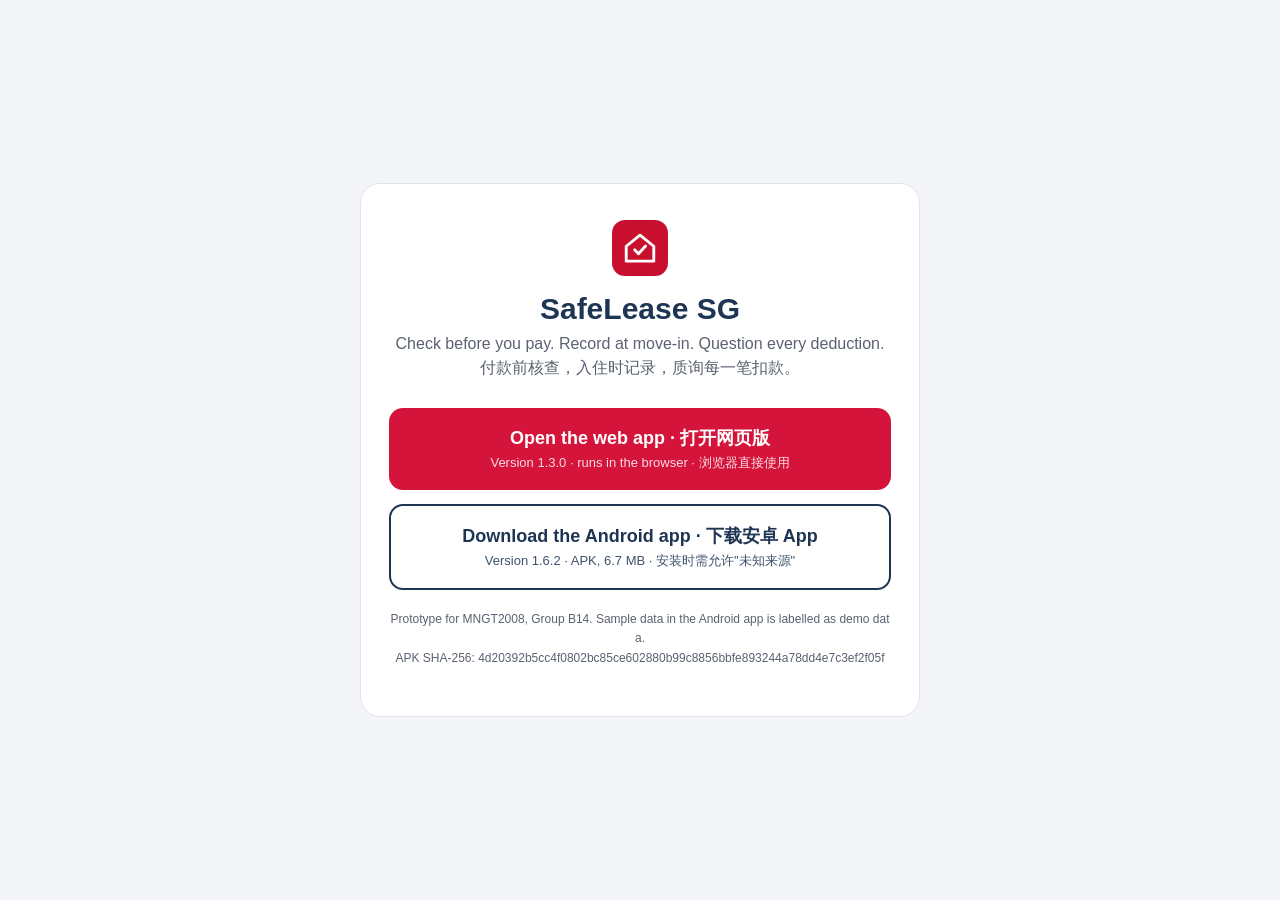
==== commit 081f477a: "Landing note: sample data is only in the Android app The web app no longer ships sample data, so the" ====
--- a/index.html
+++ b/index.html
@@ -25,7 +25,7 @@
 <p class="tag">Check before you pay. Record at move-in. Question every deduction.<br>付款前核查，入住时记录，质询每一笔扣款。</p>
 <a class="btn web" href="web/">Open the web app · 打开网页版<span>Version 1.3.0 · runs in the browser · 浏览器直接使用</span></a>
 <a class="btn app" href="app/SafeLease-SG-1.6.2.apk" download>Download the Android app · 下载安卓 App<span>Version 1.6.2 · APK, 6.7 MB · 安装时需允许"未知来源"</span></a>
-<p class="note">Prototype for MNGT2008, Group B14. Sample data is labelled as demo data.<br>APK SHA-256: 4d20392b5cc4f0802bc85ce602880b99c8856bbfe893244a78dd4e7c3ef2f05f</p>
+<p class="note">Prototype for MNGT2008, Group B14. Sample data in the Android app is labelled as demo data.<br>APK SHA-256: 4d20392b5cc4f0802bc85ce602880b99c8856bbfe893244a78dd4e7c3ef2f05f</p>
 </main>
 </body>
 </html>
